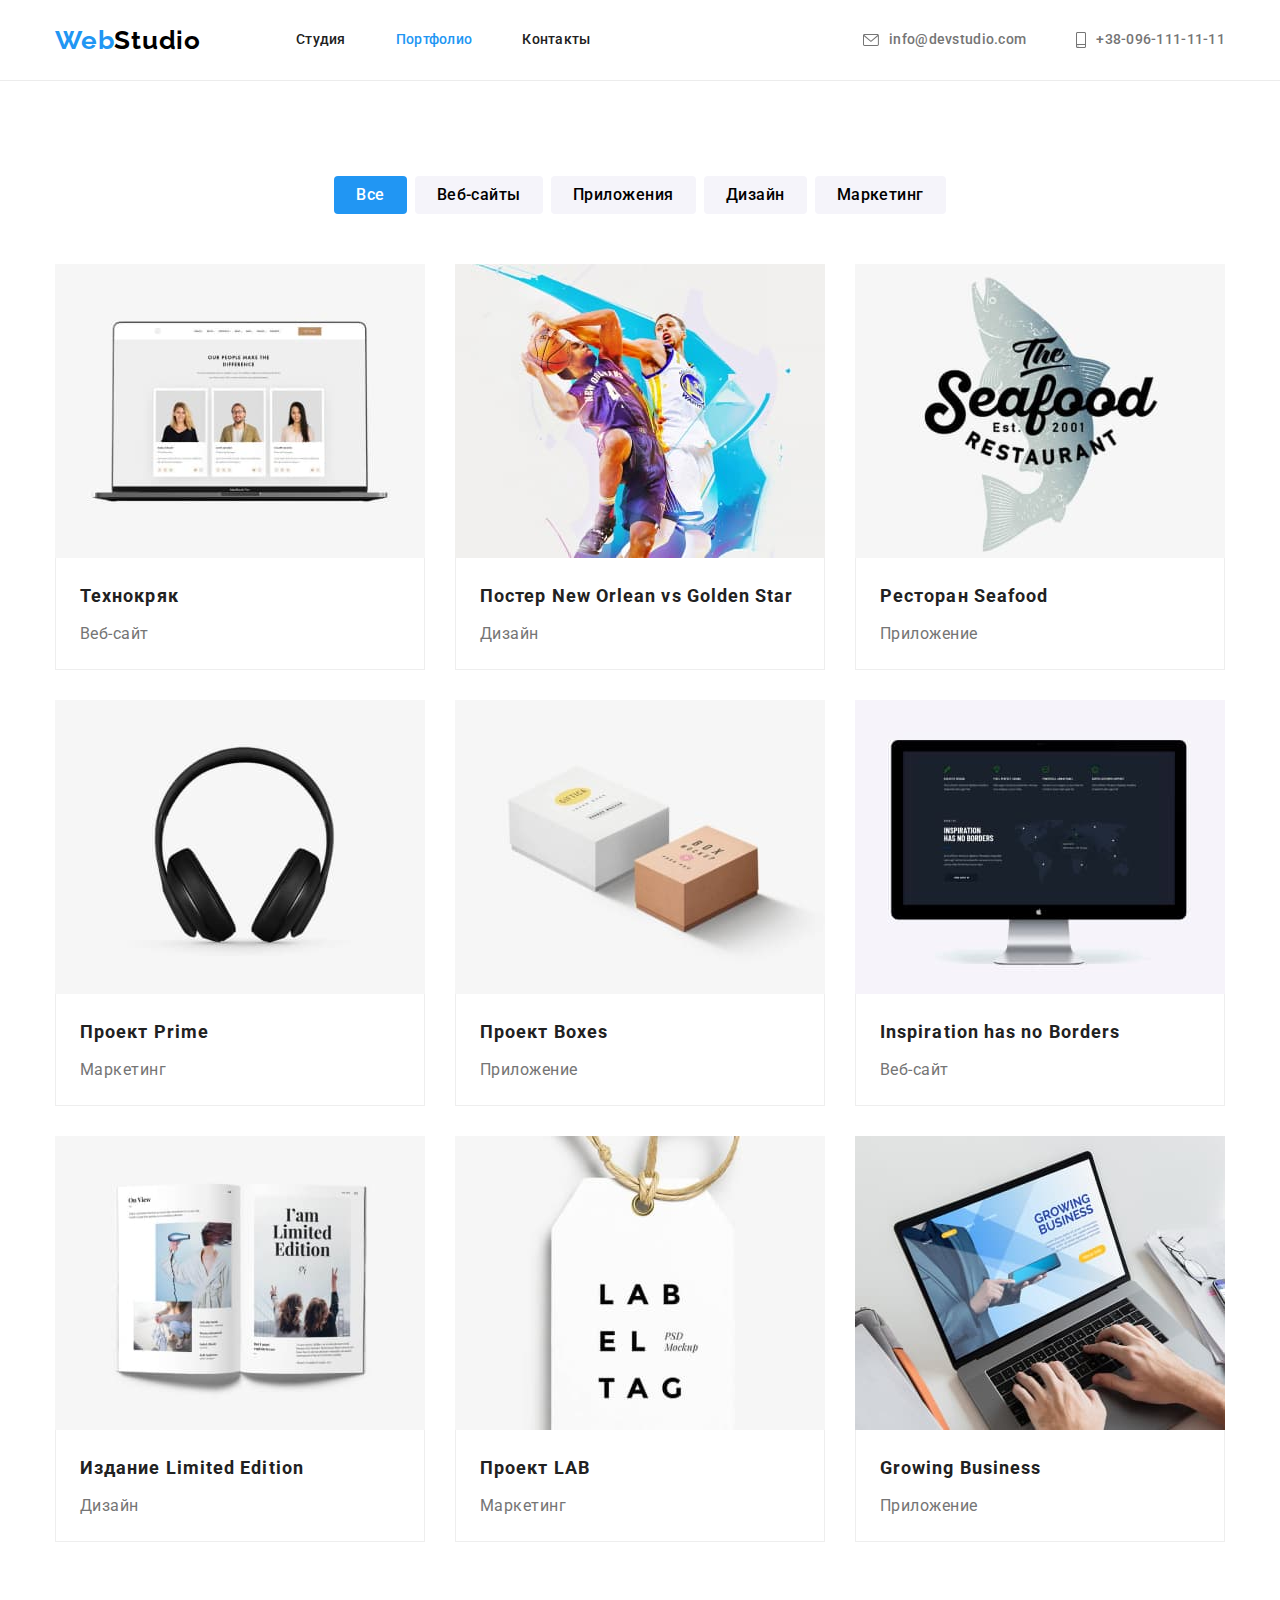
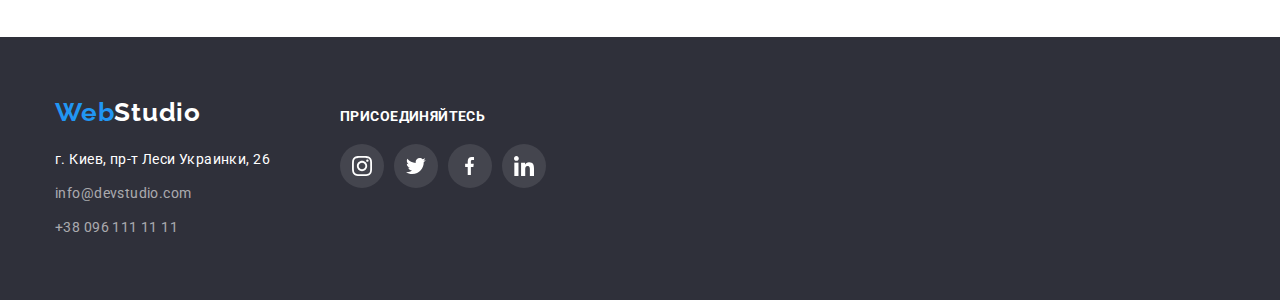
==== portfolio.html @ 81ea701a "previous" ====
<!DOCTYPE html>
<html lang="ru">

<head>
    <meta charset="UTF-8" />
    <meta http-equiv="X-UA-Compatible" content="IE=edge" />
    <meta name="viewport" content="width=device-width, initial-scale-1.0" />

    <link rel="preconnect" href="https://fonts.googleapis.com">
    <link rel="preconnect" href="https://fonts.gstatic.com" crossorigin>
    <link href="https://fonts.googleapis.com/css2?family=Raleway:wght@700&family=Roboto:wght@400;500;700;900&display=swap"
        rel="stylesheet">

    <link rel="stylesheet" href="https://cdnjs.cloudflare.com/ajax/libs/modern-normalize/1.0.0/modern-normalize.min.css" />
    <link rel="stylesheet" href="./css/styles.css" />

    <title>WebStudio</title>
</head>

<body>
    <header class="container-nav">
        <!--Navigation-->
        <div class="container">
            <div class="flex-nav">
                <nav class="navigation">
                    <a class="header-logo link" href="./index.html" title="logo" target="_blank">
                        Web<span class="logo-second">Studio</span>
                    </a>
                    <ul class="header-menu list">
                        <li class="header-menu-item"><a class="header-menu-text link" href="./index.html">
                                Студия
                            </a></li>
                        <li class="header-menu-item"><a class="header-menu-text link current" href="./portfolio.html">
                                Портфолио
                            </a></li>
                        <li class="header-menu-item"><a class="header-menu-text link" href="#">
                                Контакты
                            </a></li>
                    </ul>
                </nav>
                <ul class="header-contacts list">
                    <li class="header-contacts-item">
                        <a class="header-contacts-item link" href="mailto:info@devstudio.com">
                            <svg class="header-contacts-item-img" height="12" width="16">
                                <use href="./images/icons/symbol-defs.svg#icon-post"></use>
                            </svg>
                            info@devstudio.com</a>
                    </li>
                    <li class="header-contacts-item">
                        <a class="header-contacts-item link" href="tell:+380961111111">
                            <svg class="header-contacts-item-img" height="16" width="10">
                                <use href="./images/icons/symbol-defs.svg#icon-smartphone"></use>
                            </svg>
                            +38-096-111-11-11</a>
                    </li>
                </ul>
            </div>
        </div>
    </header>

    <main>
        <section class="portf">
            <div class="container-portf container">
                <h1 class="visually-hidden">Portfoloi page</h1>

                <ul class="portf-list1 list">
                    <li class="portf-list1-item">
                        <button class="portf-btn port-btn-current" type="button">Все</button>
                    </li>
                    <li class="portf-list1-item">
                        <button class="portf-btn" type="button">Веб-сайты</button>
                    </li>
                    <li class="portf-list1-item">
                        <button class="portf-btn" type="button">Приложения</button>
                    </li>
                    <li class="portf-list1-item">
                        <button class="portf-btn" type="button">Дизайн</button>
                    </li>
                    <li class="portf-list1-item">
                        <button class="portf-btn" type="button">Маркетинг</button>
                    </li>
                </ul>

                <ul class="portf-list2 list">
                    <li class="portf-list-item"> 
                        <a class="portf-list-link link" href="">
                            <img class="portf-list-item-img" src="./images/pr1.jpg" alt="Открытый ноутбук с проектом" width="370" height="294">
                            <div class="portf-list-item-text">
                                <h2 class="portf-list-item-title">Технокряк</h2>
                                <p class="portf-list-item-btn">Веб-сайт</p>
                            </div>
                        </a>
                    </li>
                    <li class="portf-list-item">
                        <a class="portf-list-link link" href="">
                            <img class="portf-list-item-img" src="./images/pr2.jpg" alt="Два баскетболиста в моменте игры" width="370" height="294">
                            <div class="portf-list-item-text">
                                <h2 class="portf-list-item-title">Постер <span lang="en">New Orlean vs Golden Star</span></h2>
                                <p class="portf-list-item-btn">Дизайн</p>
                            </div>
                        </a>
                    </li>
                    <li class="portf-list-item">
                        <a class="portf-list-link link" href="">
                            <img class="portf-list-item-img" src="./images/pr3.jpg" alt="Логотип ресторана" width="370" height="294">
                            <div class="portf-list-item-text">
                                <h2 class="portf-list-item-title">Ресторан <span lang="en">Seafood</span></h2>
                                <p class="portf-list-item-btn">Приложение</p>
                            </div>
                        </a>
                    </li>
                    <li class="portf-list-item">
                        <a class="portf-list-link link" href="">
                            <img class="portf-list-item-img" src="./images/pr4.jpg" alt="Большие черные наушники" width="370" height="294">
                            <div class="portf-list-item-text">
                                <h2 class="portf-list-item-title">Проект <span lang="en">Prime</span></h2>
                                <p class="portf-list-item-btn">Маркетинг</p>
                            </div>
                        </a>
                    </li>
                    <li class="portf-list-item">
                        <a class="portf-list-link link" href="">
                            <img class="portf-list-item-img" src="./images/pr5.jpg" alt="Две коробки. Одна белая, другая коричневая" width="370" height="294">
                            <div class="portf-list-item-text">
                                <h2 class="portf-list-item-title">Проект <span lang="en">Boxes</span></h2>
                                <p class="portf-list-item-btn">Приложение</p>
                            </div>
                        </a>
                    </li>
                    <li class="portf-list-item">
                        <a class="portf-list-link link" href="">
                            <img class="portf-list-item-img" src="./images/pr6.jpg" alt="Включенный монитор комп'ютера" width="370" height="294">
                            <div class="portf-list-item-text">
                                <h2 class="portf-list-item-title" lang="en">Inspiration has no Borders</h2>
                                <p class="portf-list-item-btn">Веб-сайт</p>
                            </div>
                        </a>
                    </li>
                    <li class="portf-list-item">
                        <a class="portf-list-link link" href="">
                            <img class="portf-list-item-img" src="./images/pr7.jpg" alt="Раскрытый журнал с логотипом фирмы" width="370" height="294">
                            <div class="portf-list-item-text">
                                <h2 class="portf-list-item-title">Издание <span lang="en">Limited Edition</span></h2>
                                <p class="portf-list-item-btn">Дизайн</p>
                            </div>
                        </a>
                    </li>
                    <li class="portf-list-item">
                        <a class="portf-list-link link" href="">
                            <img class="portf-list-item-img" src="./images/pr8.jpg" alt="Белый лейбл с лго фирмы" width="370" height="294">
                            <div class="portf-list-item-text">
                                <h2 class="portf-list-item-title">Проект <span lang="en">LAB</span></h2>
                                <p class="portf-list-item-btn">Маркетинг</p>
                            </div>
                        </a>
                    </li>
                    <li class="portf-list-item">
                        <a class="portf-list-link link" href="">
                            <img class="portf-list-item-img" src="./images/pr9.jpg" alt="Открытый ноутбук, за которым работает человек" width="370" height="294">
                            <div class="portf-list-item-text">
                                <h2 class="portf-list-item-title" lang="en">Growing Business</h2>
                                <p class="portf-list-item-btn">Приложение</p>
                            </div>
                        </a>
                    </li>
                </ul>
            </div>
        </section>
    </main>

    <footer class="footer">
        <div class="container-footer container">
            <div class="footer-main">
                <a class="footer-logo link" href="index.html" title="logo" target="_blank">Web<span
                        class="logo-second-footer link">Studio</span> </a>
                <address class="footer-list">
                    <p class="footer-address">г. Киев, пр-т Леси Украинки, 26</p>
                    <ul class="footer-contacts list">
                        <li class="footer-contacts-item"><a class="footer-contacts-item-text link"
                                href="mailto:info@devstudio.com">info@devstudio.com</a></li>
                        <li class="footer-contacts-item"><a class="footer-contacts-item-text link"
                                href="tell:+380961111111">+38 096 111 11 11</a></li>
                    </ul>
                </address>
            </div>
            <div class="footer-social">
                <p class="footer-social-title">присоединяйтесь</p>
                <ul class="footer-soc-list list">
                    <li class="footer-soc-item">
                        <a class="footer-soc-link link" href="#">
                            <svg class="footer-soc-icon" width="20" height="20">
                                <use href="./images/icons/symbol-defs.svg#icon-instagram"></use>
                            </svg>
                        </a>
                    </li>
                    <li class="footer-soc-item">
                        <a class="footer-soc-link link" href="#">
                            <svg class="footer-soc-icon" width="20" height="20">
                                            <use href=" ./images/icons/symbol-defs.svg#icon-twitter"></use>
                            </svg>
                        </a>
                    </li>
                    <li class="footer-soc-item">
                        <a class="footer-soc-link link" href="">
                            <svg class="footer-soc-icon" width="10" height="20">
                                <use href="./images/icons/symbol-defs.svg#icon-facebook"></use>
                            </svg>
                        </a>
                    </li>
                    <li class="footer-soc-item">
                        <a class="footer-soc-link link" href="">
                            <svg class="footer-soc-icon" width="20" height="20">
                                <use href="./images/icons/symbol-defs.svg#icon-linkedin"></use>
                            </svg>
                        </a>
                    </li>
                </ul>
            </div>
        </div>
    </footer>

</body>
</html>
---- css/styles.css ----
:root {
  --focus-color-blue: #2196F3;
  --color-dark-212121: #212121;
  --color-grey-757575: #757575;
  --color-blak-000000: #000;
  --color-dark-2f303a: #2F303A;
  --color-white-ffffff: #fff;
  --color-light-f5f4fa: #F5F4FA;
  --color-lifgt-rgba: rgba(255, 255, 255, 0.6);

}

body {
  font-family: Roboto, sans-serif;
  font-size: 14px;
  color: var(--color-dark-212121);
  background-color: var(--color-white-ffffff);
}

*,
*::before,
*::after {
  box-sizing: border-box;
}

.link {
  text-decoration: none;
  font-family: inherit;
  display: inline-block;
}

.list {
  list-style: none;
  padding-inline-start: 0;
  margin: 0;
}

.visually-hidden {
  position: absolute;
  white-space: nowrap;
  width: 1px;
  height: 1px;
  overflow: hidden;
  border: 0;
  padding: 0;
  clip: rect(0 0 0 0);
  clip-path: inset(50%);
  margin: -1px;
}

.container {
  width: 1200px;
  padding-left: 15px;
  padding-right: 15px;
  margin: 0 auto;
}

/* ---header---*/

.container-nav {
  border-bottom: 1px solid rgba(236, 236, 236, 1);
}

.flex-nav {
  height: 80px;
  display: flex;
  flex-direction: row;
  justify-content: space-between;
}

.navigation {
  display: flex;
  flex-direction: row;
  justify-content: space-evenly;
  align-items: center;
}

.header-logo {
  font-family: "Raleway", sans-serif;
  font-weight: 700;
  font-size: 26px;
  line-height: 1.19;
  letter-spacing: 0.03em;
  color: var(--focus-color-blue);

  padding: 24px 0;
  margin-right: 95px;
}

.logo-second,
.logo-second-footer {
  font-family: "Raleway", sans-serif;
  font-weight: 700;
  font-size: 26px;
  line-height: 1.19;
  letter-spacing: 0.03em;
  color: var(--color-blak-000000);
}

.header-menu {
  display: flex;
}

.header-menu-item {
  margin-left: 50px;

}

.header-menu-item:first-child {
  margin-left: 0;
}

.header-menu-text {
  font-weight: 500;
  font-size: 14px;
  line-height: 1.14;
  letter-spacing: 0.02em;
  color: var(--color-dark-212121);
  padding: 32px 0;
}

.header-contacts {
  display: flex;
  align-items: center;
}

.header-contacts-item {
  font-weight: 500;
  font-size: 14px;
  line-height: 1.14;
  letter-spacing: 0.02em;
  color: var(--color-grey-757575);
  padding: 32px 0;;

  flex-direction: row;
  justify-content: end;
  margin-right: 50px;
  /* padding-bottom: 0; */
}

.header-contacts-item:last-child {
  margin-right: 0;
  display: flex;
  flex-direction: row;
  align-items: center;
}

.current {
  color: var(--focus-color-blue);
}

.header-contacts-item:hover,
.header-contacts-item:focus,
.header-menu-text:hover,
.header-menu-text:focus {
  color: var(--focus-color-blue);
}

.header-contacts-item-img{
  /* display: inline-block; */
  fill: currentColor;
  margin-right: 10px;
}


/* ---first section---*/
.first-section {
  width: 1600px;
  background-color: var(--color-dark-2f303a);
  background-image: linear-gradient(
    rgba(47, 48, 58, 0.4), 
    rgba(47, 48, 58, 0.4)),
    url('../images/background.jpg');
  background-repeat: no-repeat;
  background-position: center;
  background-size: cover; 
  padding: 200px 0; 
  margin: 0 auto;
  flex-grow: 1; 
}

.main-title {
  font-weight: 900;
  font-size: 44px;
  line-height: 1.36;
  text-align: center;
  letter-spacing: 0.06em;
  text-transform: uppercase;
  color: var(--color-white-ffffff);
  width: 700px;

  margin: 0 auto;
  margin-bottom: 30px;
}

.button-wrapper {
  display: flex;
  justify-content: center;
}

.btn {
  background-color: var(--focus-color-blue);
  color: var(--color-white-ffffff);
  font-family: Roboto;
  font-weight: 700;
  font-size: 16px;
  line-height: 1.88;
  align-items: center;
  text-align: center;
  letter-spacing: 0.06em;
  cursor: pointer;
  min-width: 200px;
  border: transparent;
  border-radius: 4px;

  padding: 10px 32px;
}

/* ---second section---*/

.peculiarities {
  padding-top: 95px;
  padding-bottom: 95px;

}

/*.container-peculiarities {

}*/

.peculiarities-list {
  margin: 0;
  padding: 0;
  display: flex;
}

.peculiarities-item {
  width: 270px;
  margin-right: 30px;
}

.peculiarities-item:last-child {
  margin-right: 0;
}

.peculiarities-item-fon{
  width: 270px;
  height: 120px;
  background: #F5F4FA;
  border-radius: 4px;
  margin-bottom: 30px;
  display: flex;
  justify-content: center;
  align-items: center;
}

.peculiarities-item-img{
  fill: var(--color-dark-212121);
}

.peculiarities-item-title {
  font-weight: 700;
  font-size: 14px;
  line-height: 1.14;
  letter-spacing: 0.03em;
  text-transform: uppercase;
  margin-bottom: 10px;
  margin-top: 0;
}

.peculiarities-item-text {
  font-size: 14px;
  line-height: 1.71;
  letter-spacing: 0.03em;
  color: var(--color-grey-757575);
  margin: 0;
}

/* ---third section---*/

.activity {
  padding-top: 95px;
  padding-bottom: 95px;
  padding-top: 0;
}

/*.container-activity{

}*/

.activity-title {
  font-weight: 700;
  font-size: 36px;
  line-height: 42px;
  text-align: center;
  letter-spacing: 0.03em;

  margin-top: 0;
  margin-bottom: 50px;
}

.activity-list {
  margin: 0;
  padding: 0;
  display: flex;
}

.activity-item {
  width: 370px;
  margin-right: 30px;
}

.activity-item:last-child {
  margin-right: 0;
}

.activity-item-img {
  display: block;
  max-width: 100%;
  height: auto;
}

/* ---forth section---*/

.team {
  background-color: var(--color-light-f5f4fa);
  padding-top: 95px;
  padding-bottom: 95px;
}

/* .container-team{
  
} */

.team-title {
  font-weight: 700;
  font-size: 36px;
  line-height: 1.17;
  text-align: center;
  letter-spacing: 0.03em;

  margin: 0 auto;
  margin-bottom: 50px;
}

.team-list {
  padding-inline-start: 0;
  display: flex;
}

.team-item {
  background-color: var(--color-white-ffffff);
  box-shadow: 0px 1px 3px rgba(0, 0, 0, 0.12),
    0px 1px 1px rgba(0, 0, 0, 0.14),
    0px 2px 1px rgba(0, 0, 0, 0.2);
  
  flex-basis: calc((100%-3*30px)/4);
  margin-right: 30px;
  /* padding-bottom: 30px; */
}

.team-item:last-child {
  margin-right: 0;
}

.team-item-img {
  display: block;
  max-width: 100%;
  height: auto;
} 

.team-item-text{
  display: block;
  padding: 30px 0;
  border-radius: 0px 0px 4px 4px;
}

.team-item-name {
  font-weight: 500;
  font-size: 16px;
  line-height: 19px;
  /* identical to box height */
  text-align: center;
  letter-spacing: 0.03em;

  margin: 0 0 10px 0;
}

.team-item-job {
  font-size: 16px;
  line-height: 19px;
  /* identical to box height */
  text-align: center;
  letter-spacing: 0.03em;
  color: var(--color-grey-757575);

  /*padding: 0 0 30px 0;*/
  margin: 0 0 16px 0;
}

.team-item-soc-list{
  display: flex;
  justify-content: center;
}

/* .team-item-soc-item{

} */

.team-item-soc-item + .team-item-soc-item{
  margin-left: 10px;
}

.team-item-soc-link {
  width: 44px;
  height: 44px;
  border-radius: 50%;
  display: flex;
  justify-content: center;
  align-items: center;
  color: #AFB1B8;
}

.team-item-soc-icon{
  fill: currentColor;
}

.team-item-soc-link:hover,
.team-item-soc-link:focus{
  background-color: var(--focus-color-blue);
  color: var(--color-white-ffffff);
}

/* ---clients--- */

.clients{
  padding: 94px 0;
}

.container-clients{

}

.clients-list{
  display: flex;
  justify-content: space-between;
  
}

.clients-list-item{
  display: inline-block;
  
  border: 1px solid #AFB1B8;
  border-radius: 4px;
  color: #AFB1B8;
}

.clients-list-item + .clients-list-item{
  margin-left: 50px;  
}

.clients-list-div{
  width: 170px;
  height: 92px;
  display: flex; 
  justify-content: center;
  /* display: inline-flex; */
  align-items: center;
  color: currentColor
}

.clients-list-img{
  fill: currentColor;
}

.clients-list-item:hover,
.clients-list-item:focus,
.clients-list-div:hover,
.clients-list-div:focus{
  color: var(--focus-color-blue);
  border: 1px solid var(--focus-color-blue);
}

/* ---footer section---*/

.footer {
  background-color: #2F303A;
  padding-top: 60px;
  padding-bottom: 60px;
}

.container-footer{
  display: flex;
  align-items: baseline;
  /* justify-self: flex-start; */
}

.footer-main{
  margin-right: 70px;
}

.footer-logo {
  font-family: "Raleway", sans-serif;
  font-weight: 700;
  font-size: 26px;
  line-height: 1.19;
  letter-spacing: 0.03em;
  color: var(--focus-color-blue);
}

.logo-second-footer {
  color: var(--color-white-ffffff);
}

.footer-list {
  font-style: normal;
  margin-top: 20px;
}

.footer-address {
  font-size: 14px;
  line-height: 1.71;
  letter-spacing: 0.03em;
  color: var(--color-white-ffffff);
  margin-top: 0;
  margin-bottom: 10px;
}

.footer-contacts {
  margin: 0;
  padding: 0;
}

.footer-contacts-item:not(:last-child) {
  margin-bottom: 10px;
}

.footer-contacts-item-text {
  display: inline-block;
  font-size: 14px;
  line-height: 1.71;
  letter-spacing: 0.03em;
  color: var(--color-lifgt-rgba);
}

.footer-contacts-item-text:hover,
.footer-contacts-item-text:focus {
  color: var(--focus-color-blue);
}

.footer-social-title{
  font-weight: 700;
  font-size: 14px;
  line-height: 16px;
  letter-spacing: 0.03em;
  text-transform: uppercase;
  color: #FFFFFF;
  margin: 0 0 20px 0;
}

.footer-soc-list{
  display: flex;
}

/* .footer-soc-item{

} */

.footer-soc-item + .footer-soc-item{
  padding: 0;
  margin: 0 0 0 10px;
}

.footer-soc-link{
  width: 44px;
  height: 44px;
  background: rgba(255, 255, 255, 0.1);
  border-radius: 50%;
  display: flex;
  justify-content: center;
  align-items: center;
}

.footer-soc-link:hover,
.footer-soc-link:focus{
  background-color: var(--focus-color-blue);
}

.footer-soc-icon{
  fill: #ffffff;
}

/* ---portfolio section---*/

.portf {
  padding-top: 95px;
  padding-bottom: 95px;
}

/*.container-portf{

}*/

.portf-list1 {
  margin-top: 0;
  margin-bottom: 50px;
  display: flex;
  justify-content: center;
}

.portf-list1-item {
  margin-right: 8px;
}

.portf-list1-item:last-child {
  margin-right: 0;
}

.portf-btn {
  font-family: inherit;
  font-weight: 500;
  font-size: 16px;
  line-height: 26px;
  /* identical to box height, or 162% */
  text-align: center;
  letter-spacing: 0.03em;
  background: var(--color-light-f5f4fa);
  border: 0;
  border-radius: 4px;
  border-color: transparent;
  cursor: pointer;
  padding: 6px 22px;
}

.portf-btn:focus,
.portf-btn:hover {
  color: var(--color-white-ffffff);
  background: var(--focus-color-blue);
  box-shadow: 0px 3px 1px rgba(0, 0, 0, 0.1),
  0px 1px 2px rgba(0, 0, 0, 0.08),
  0px 2px 2px rgba(0, 0, 0, 0.12);
}

.port-btn-current{
  color: var(--color-white-ffffff);
  background-color: var(--focus-color-blue);
}

.portf-list2 {
  display: flex;
  flex-wrap: wrap;
  margin: -15px;
}

.portf-list-item {
  width: 370px;
  margin: 15px;
  flex-basis: calc((100% - 3 * 30px) / 4);
}

.portf-list-item:focus,
.portf-list-item:hover,
.portf-list-link:hover,
.portf-list-link:focus{
  box-shadow: 0px 1px 1px rgba(0, 0, 0, 0.12),
  0px 4px 4px rgba(0, 0, 0, 0.06),
  1px 4px 6px rgba(0, 0, 0, 0.16);
}

.portf-list-item-img{
  display: block;
} 

.portf-list-item-text {
  padding: 20px 24px;
  border-bottom: rgba(238, 238, 238, 1) solid 1px;
  border-left: rgba(238, 238, 238, 1) solid 1px;
  border-right: rgba(238, 238, 238, 1) solid 1px;
}

.portf-list-item-title {
  font-weight: 700;
  font-size: 18px;
  line-height: 36px;
  /* identical to box height, or 200% */
  letter-spacing: 0.06em;
  color: var(--color-dark-212121);
  margin: 0 0 5px 0;
}

.portf-list-item-btn {
  font-size: 16px;
  line-height: 30px;
  /* identical to box height, or 188% */
  letter-spacing: 0.03em;
  color: var(--color-grey-757575);
  margin: 0;
}
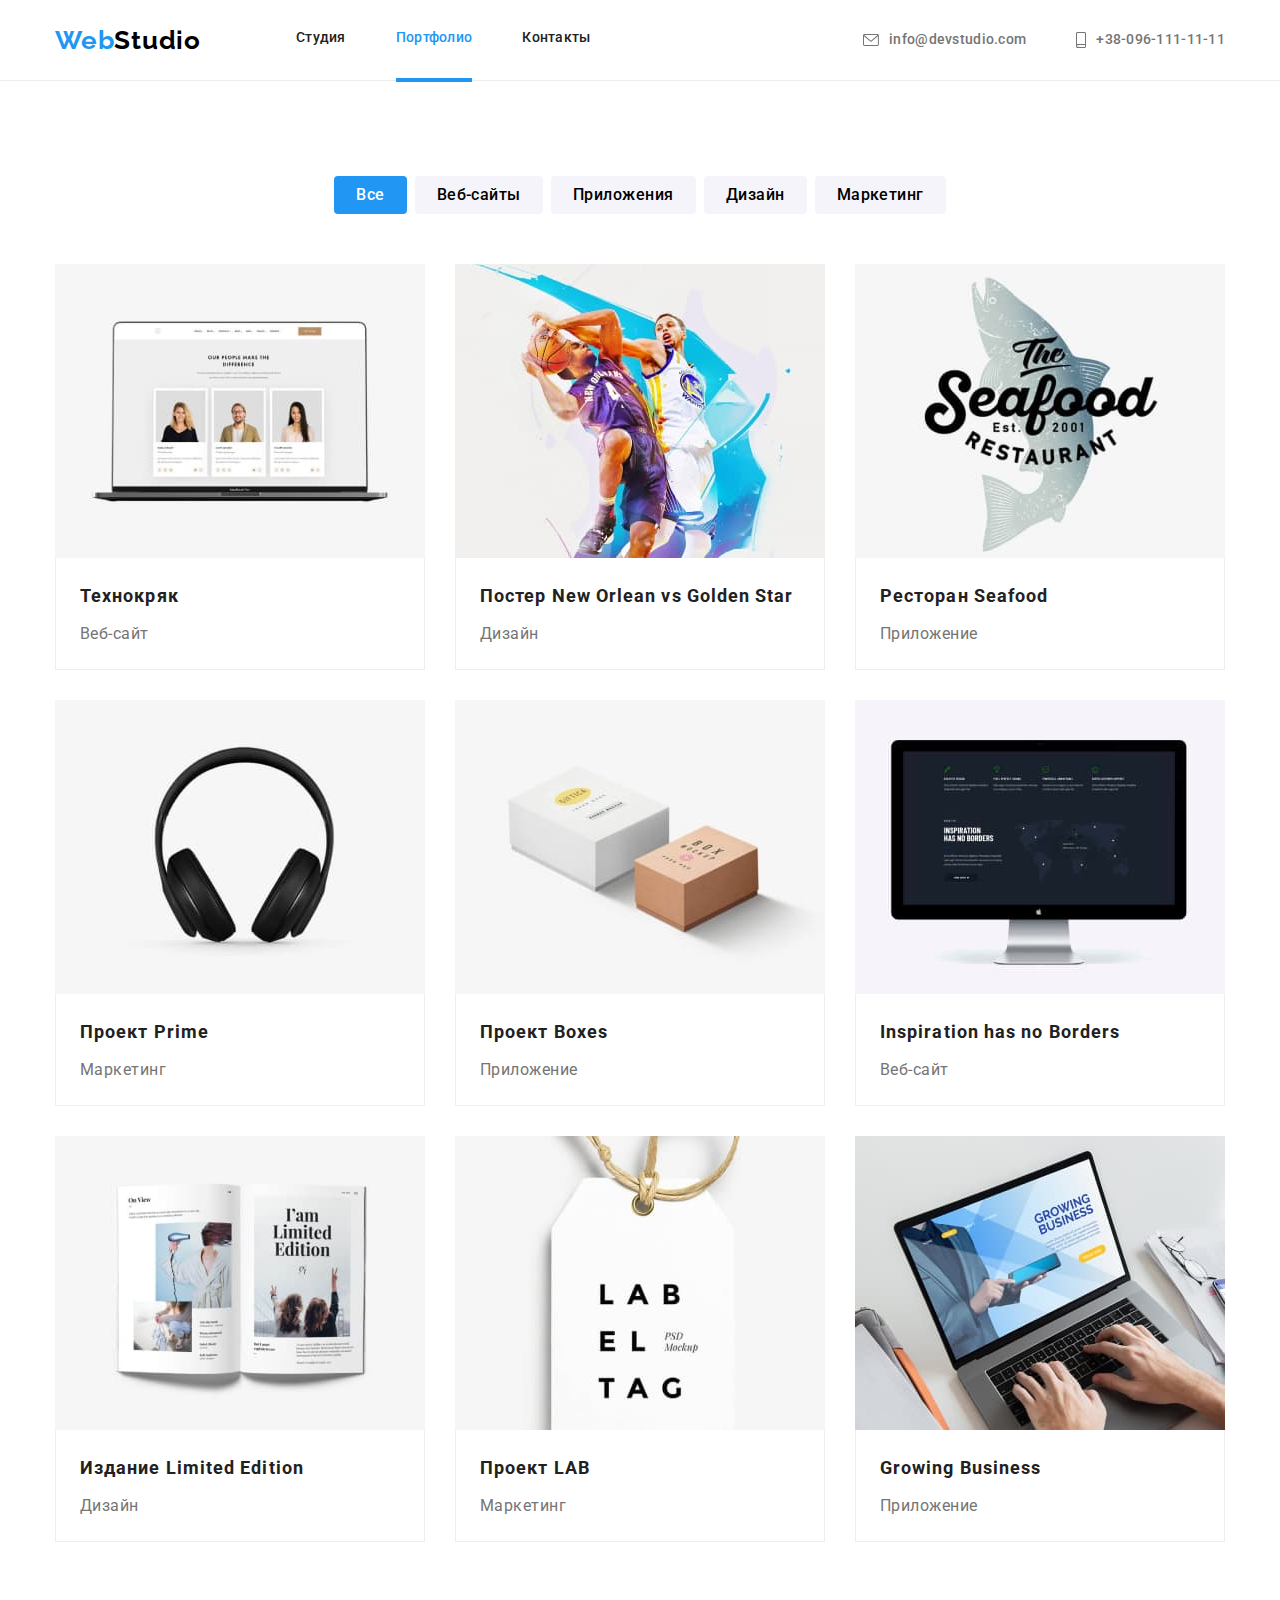
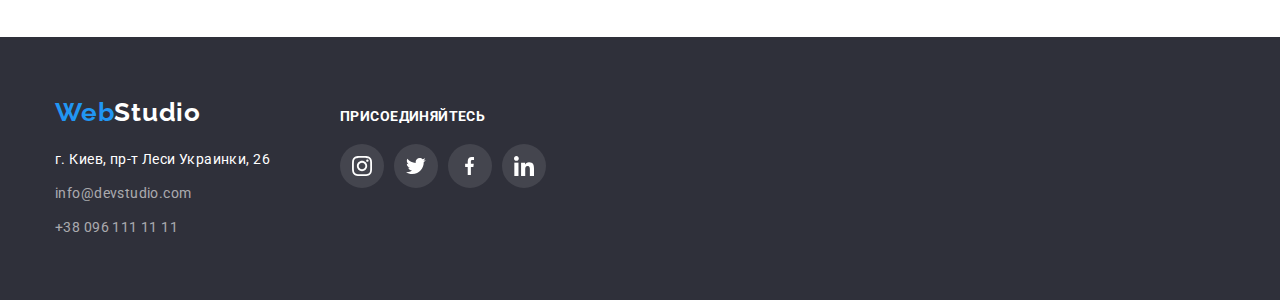
==== commit 86a4c34e: "not correct overlay" ====
--- a/portfolio.html
+++ b/portfolio.html
@@ -30,7 +30,7 @@
                         <li class="header-menu-item"><a class="header-menu-text link" href="./index.html">
                                 Студия
                             </a></li>
-                        <li class="header-menu-item"><a class="header-menu-text link current" href="./portfolio.html">
+                        <li class="header-menu-item"><a class="header-menu-text link current line" href="./portfolio.html">
                                 Портфолио
                             </a></li>
                         <li class="header-menu-item"><a class="header-menu-text link" href="#">
--- a/css/styles.css
+++ b/css/styles.css
@@ -147,6 +147,10 @@
 
 .current {
   color: var(--focus-color-blue);
+}
+
+.line{
+  border-bottom: 4px solid var(--focus-color-blue);
 }
 
 .header-contacts-item:hover,
@@ -306,6 +310,7 @@
 }
 
 .activity-item {
+  position: relative;
   width: 370px;
   margin-right: 30px;
 }
@@ -315,10 +320,59 @@
 }
 
 .activity-item-img {
+  position: relative;
   display: block;
   max-width: 100%;
   height: auto;
 }
+
+/*.activity-item-img:hover,
+.activity-item-img:focus{
+  position: absolute;
+
+
+   transition: ; 
+}*/
+
+.activity-item:hover .activity-overlay,
+.activity-item:focus .activity-overlay{
+  transform: translatex(0);
+}
+
+.activity-overlay {
+  position: absolute;
+  bottom: 0;
+  left: 0;
+  width: 100%;
+  height: 25%;
+  background-color: rgba(47, 48, 58, 0.8);;
+
+  transform: translatex(-100%);
+  transition: transform 250ms ease;
+}
+
+.overlay>p {
+  margin: 0;
+  padding: 0;
+  
+  font-weight: 700;
+  font-size: 14px;
+  line-height: 16px;
+  text-align: center;
+  letter-spacing: 0.03em;
+  text-transform: uppercase;
+  
+  color: #FFFFFF;
+}
+
+.overlay code {
+  display: inline-block;
+  padding: 2px 4px;
+  border-radius: 2px;
+  background-color: #fff;
+  color: #2a2a2a;
+}
+
 
 /* ---forth section---*/
 
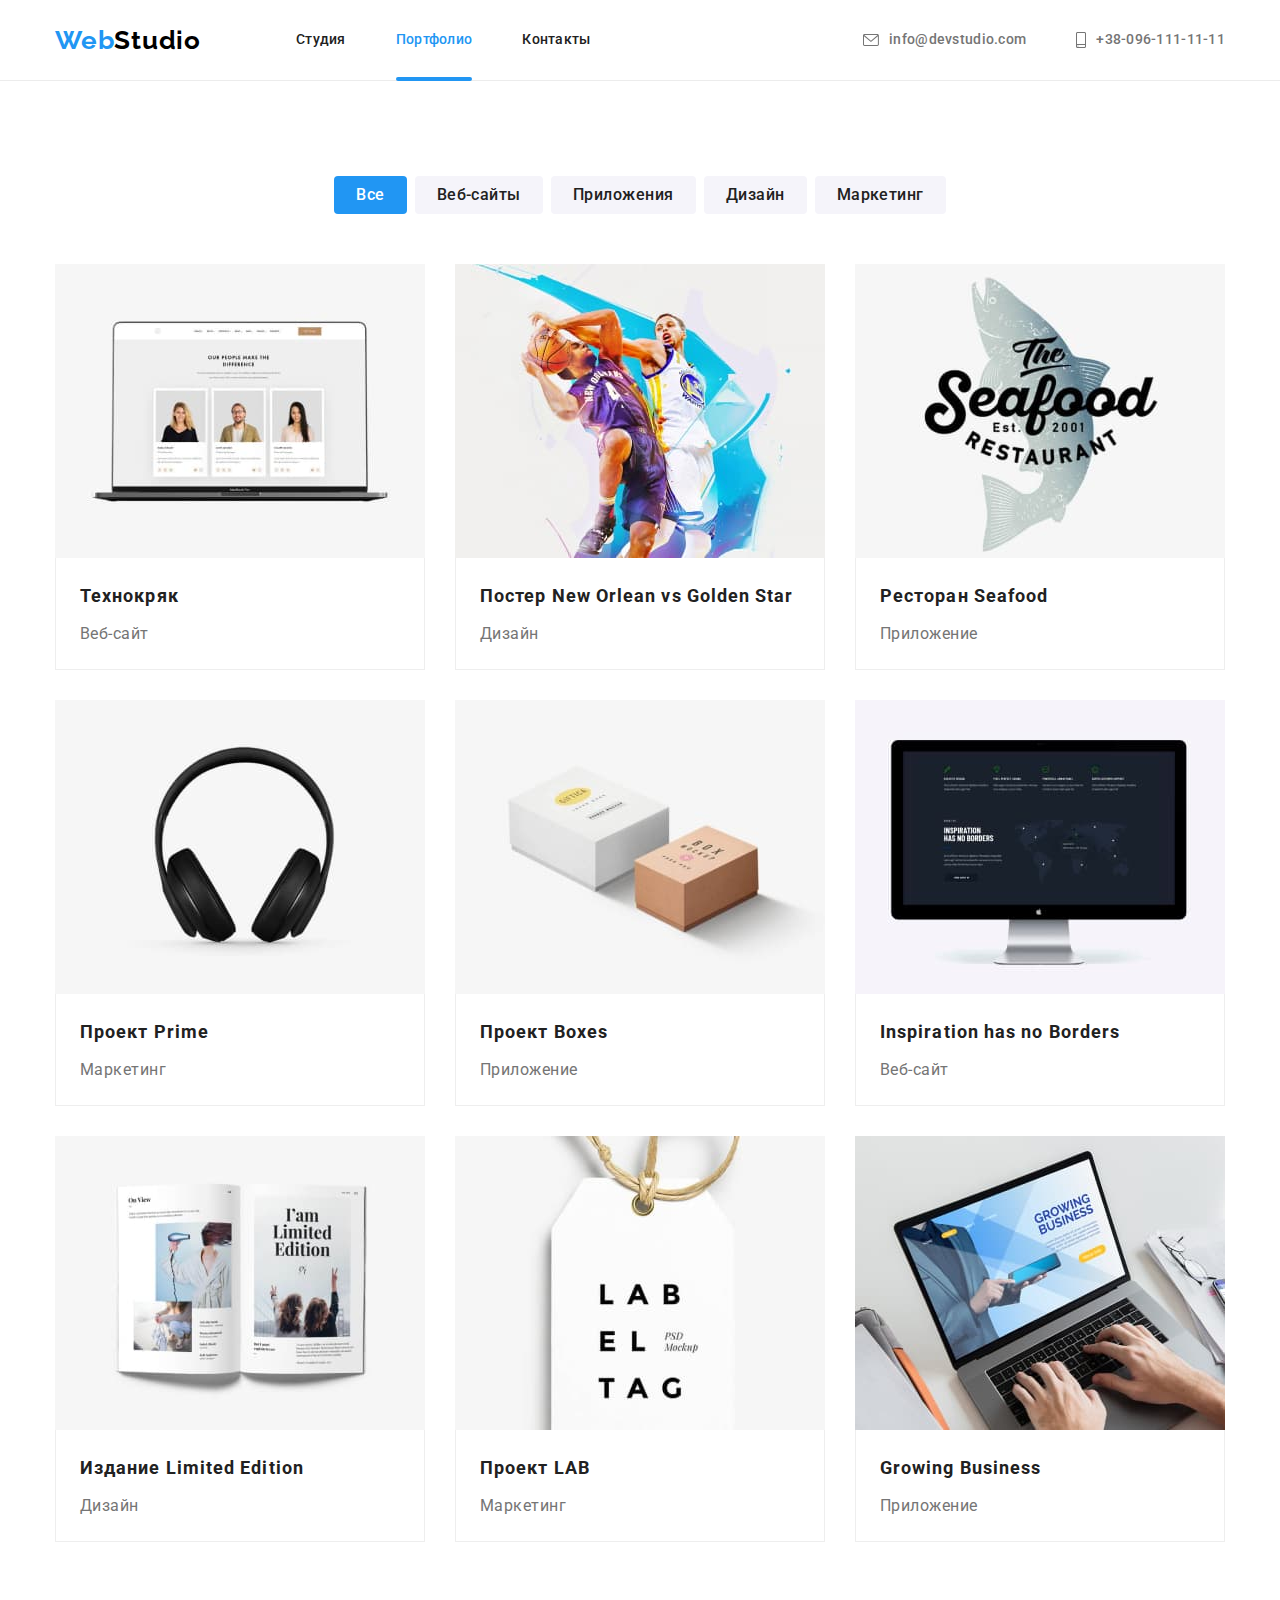
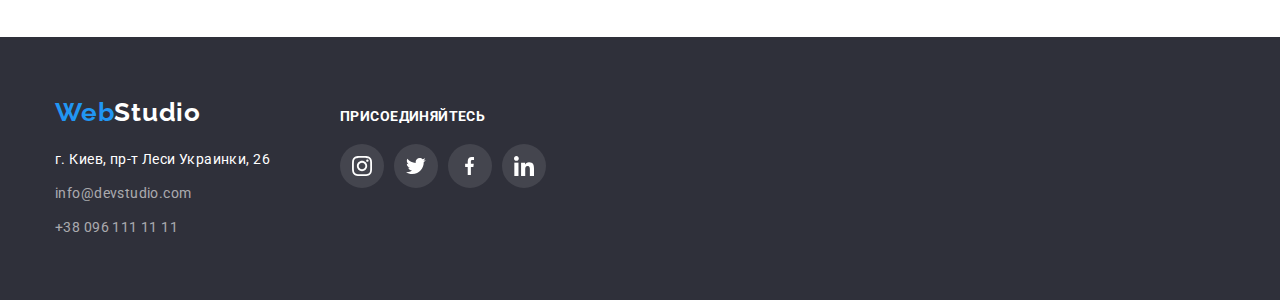
==== commit 7b60ad7e: "transition for focus and hover" ====
--- a/portfolio.html
+++ b/portfolio.html
@@ -30,7 +30,7 @@
                         <li class="header-menu-item"><a class="header-menu-text link" href="./index.html">
                                 Студия
                             </a></li>
-                        <li class="header-menu-item"><a class="header-menu-text link current line" href="./portfolio.html">
+                        <li class="header-menu-item"><a class="header-menu-text link current header-menu-text-line" href="./portfolio.html">
                                 Портфолио
                             </a></li>
                         <li class="header-menu-item"><a class="header-menu-text link" href="#">
@@ -84,7 +84,11 @@
                 <ul class="portf-list2 list">
                     <li class="portf-list-item"> 
                         <a class="portf-list-link link" href="">
-                            <img class="portf-list-item-img" src="./images/pr1.jpg" alt="Открытый ноутбук с проектом" width="370" height="294">
+                            <div class="portf-list-item-imgp">
+                                <img class="portf-list-item-img" src="./images/pr1.jpg" alt="Открытый ноутбук с проектом" width="370" height="294">
+                                <p class="portf-list-item-p">Ресурс предлагает комплексные предложения с разным уровнем функционала и сервисов. Все это позволит посетителю получить
+                                исчерпывающие сведения о компании или частном лице.</p>
+                            </div>
                             <div class="portf-list-item-text">
                                 <h2 class="portf-list-item-title">Технокряк</h2>
                                 <p class="portf-list-item-btn">Веб-сайт</p>
@@ -93,7 +97,11 @@
                     </li>
                     <li class="portf-list-item">
                         <a class="portf-list-link link" href="">
-                            <img class="portf-list-item-img" src="./images/pr2.jpg" alt="Два баскетболиста в моменте игры" width="370" height="294">
+                            <div class="portf-list-item-imgp">
+                                <img class="portf-list-item-img" src="./images/pr2.jpg" alt="Два баскетболиста в моменте игры" width="370" height="294">
+                                <p class="portf-list-item-p">Ресурс предлагает комплексные предложения с разным уровнем функционала и сервисов. Все это позволит посетителю получить
+                                исчерпывающие сведения о компании или частном лице.</p>
+                            </div>
                             <div class="portf-list-item-text">
                                 <h2 class="portf-list-item-title">Постер <span lang="en">New Orlean vs Golden Star</span></h2>
                                 <p class="portf-list-item-btn">Дизайн</p>
@@ -102,7 +110,11 @@
                     </li>
                     <li class="portf-list-item">
                         <a class="portf-list-link link" href="">
-                            <img class="portf-list-item-img" src="./images/pr3.jpg" alt="Логотип ресторана" width="370" height="294">
+                            <div class="portf-list-item-imgp">
+                                <img class="portf-list-item-img" src="./images/pr3.jpg" alt="Логотип ресторана" width="370" height="294">
+                                <p class="portf-list-item-p">Ресурс предлагает комплексные предложения с разным уровнем функционала и сервисов. Все это позволит посетителю получить
+                                исчерпывающие сведения о компании или частном лице.</p>
+                            </div>
                             <div class="portf-list-item-text">
                                 <h2 class="portf-list-item-title">Ресторан <span lang="en">Seafood</span></h2>
                                 <p class="portf-list-item-btn">Приложение</p>
@@ -111,7 +123,11 @@
                     </li>
                     <li class="portf-list-item">
                         <a class="portf-list-link link" href="">
-                            <img class="portf-list-item-img" src="./images/pr4.jpg" alt="Большие черные наушники" width="370" height="294">
+                            <div class="portf-list-item-imgp">
+                                <img class="portf-list-item-img" src="./images/pr4.jpg" alt="Большие черные наушники" width="370" height="294">
+                                <p class="portf-list-item-p">Ресурс предлагает комплексные предложения с разным уровнем функционала и сервисов. Все это позволит посетителю получить
+                                исчерпывающие сведения о компании или частном лице.</p>
+                            </div>
                             <div class="portf-list-item-text">
                                 <h2 class="portf-list-item-title">Проект <span lang="en">Prime</span></h2>
                                 <p class="portf-list-item-btn">Маркетинг</p>
@@ -120,7 +136,11 @@
                     </li>
                     <li class="portf-list-item">
                         <a class="portf-list-link link" href="">
-                            <img class="portf-list-item-img" src="./images/pr5.jpg" alt="Две коробки. Одна белая, другая коричневая" width="370" height="294">
+                            <div class="portf-list-item-imgp">
+                                <img class="portf-list-item-img" src="./images/pr5.jpg" alt="Две коробки. Одна белая, другая коричневая" width="370" height="294">
+                                <p class="portf-list-item-p">Ресурс предлагает комплексные предложения с разным уровнем функционала и сервисов. Все это позволит посетителю получить
+                                исчерпывающие сведения о компании или частном лице.</p>
+                            </div>
                             <div class="portf-list-item-text">
                                 <h2 class="portf-list-item-title">Проект <span lang="en">Boxes</span></h2>
                                 <p class="portf-list-item-btn">Приложение</p>
@@ -129,7 +149,11 @@
                     </li>
                     <li class="portf-list-item">
                         <a class="portf-list-link link" href="">
-                            <img class="portf-list-item-img" src="./images/pr6.jpg" alt="Включенный монитор комп'ютера" width="370" height="294">
+                            <div class="portf-list-item-imgp">
+                                <img class="portf-list-item-img" src="./images/pr6.jpg" alt="Включенный монитор комп'ютера" width="370" height="294">
+                                <p class="portf-list-item-p">Ресурс предлагает комплексные предложения с разным уровнем функционала и сервисов. Все это позволит посетителю получить
+                                исчерпывающие сведения о компании или частном лице.</p>
+                            </div>
                             <div class="portf-list-item-text">
                                 <h2 class="portf-list-item-title" lang="en">Inspiration has no Borders</h2>
                                 <p class="portf-list-item-btn">Веб-сайт</p>
@@ -138,7 +162,11 @@
                     </li>
                     <li class="portf-list-item">
                         <a class="portf-list-link link" href="">
-                            <img class="portf-list-item-img" src="./images/pr7.jpg" alt="Раскрытый журнал с логотипом фирмы" width="370" height="294">
+                            <div class="portf-list-item-imgp">
+                                <img class="portf-list-item-img" src="./images/pr7.jpg" alt="Раскрытый журнал с логотипом фирмы" width="370" height="294">
+                                <p class="portf-list-item-p">Ресурс предлагает комплексные предложения с разным уровнем функционала и сервисов. Все это позволит посетителю получить
+                                исчерпывающие сведения о компании или частном лице.</p>
+                            </div>
                             <div class="portf-list-item-text">
                                 <h2 class="portf-list-item-title">Издание <span lang="en">Limited Edition</span></h2>
                                 <p class="portf-list-item-btn">Дизайн</p>
@@ -147,7 +175,11 @@
                     </li>
                     <li class="portf-list-item">
                         <a class="portf-list-link link" href="">
-                            <img class="portf-list-item-img" src="./images/pr8.jpg" alt="Белый лейбл с лго фирмы" width="370" height="294">
+                            <div class="portf-list-item-imgp">
+                                <img class="portf-list-item-img" src="./images/pr8.jpg" alt="Белый лейбл с лго фирмы" width="370" height="294">
+                                <p class="portf-list-item-p">Ресурс предлагает комплексные предложения с разным уровнем функционала и сервисов. Все это позволит посетителю получить
+                                исчерпывающие сведения о компании или частном лице.</p>
+                            </div>
                             <div class="portf-list-item-text">
                                 <h2 class="portf-list-item-title">Проект <span lang="en">LAB</span></h2>
                                 <p class="portf-list-item-btn">Маркетинг</p>
@@ -156,7 +188,11 @@
                     </li>
                     <li class="portf-list-item">
                         <a class="portf-list-link link" href="">
+                            <div class="portf-list-item-imgp">
                             <img class="portf-list-item-img" src="./images/pr9.jpg" alt="Открытый ноутбук, за которым работает человек" width="370" height="294">
+                            <p class="portf-list-item-p">Ресурс предлагает комплексные предложения с разным уровнем функционала и сервисов. Все это позволит посетителю получить
+                            исчерпывающие сведения о компании или частном лице.</p>
+                            </div>
                             <div class="portf-list-item-text">
                                 <h2 class="portf-list-item-title" lang="en">Growing Business</h2>
                                 <p class="portf-list-item-btn">Приложение</p>
--- a/css/styles.css
+++ b/css/styles.css
@@ -1,5 +1,5 @@
 :root {
-  --focus-color-blue: #2196F3;
+  --focus-color-blue: #2196f3;
   --color-dark-212121: #212121;
   --color-grey-757575: #757575;
   --color-blak-000000: #000;
@@ -111,13 +111,41 @@
 }
 
 .header-menu-text {
+  position: relative;
   font-weight: 500;
   font-size: 14px;
   line-height: 1.14;
   letter-spacing: 0.02em;
   color: var(--color-dark-212121);
   padding: 32px 0;
-}
+  /* visibility: hidden; */
+
+  transition: color 250ms cubic-bezier(0.4, 0, 0.2, 1);
+}
+
+.current::after{
+  content: ' ';
+
+  position: absolute;
+  bottom: -1px;
+  left: 0;
+  
+  display: block;
+  width: 100%;
+  height: 4px;
+  border-radius: 2px;
+  background-color: var(--focus-color-blue); 
+
+  transform: scaleX(1);
+  /* transform: scaleX(0); */
+  transform-origin: bottom left;
+
+  /*transition: transform 250ms linear;*/
+}
+
+/* .header-menu-text:hover::after{
+  transform: scaleX(1);
+} */
 
 .header-contacts {
   display: flex;
@@ -136,6 +164,8 @@
   justify-content: end;
   margin-right: 50px;
   /* padding-bottom: 0; */
+
+  transition: color 250ms cubic-bezier(0.4, 0, 0.2, 1);
 }
 
 .header-contacts-item:last-child {
@@ -147,10 +177,6 @@
 
 .current {
   color: var(--focus-color-blue);
-}
-
-.line{
-  border-bottom: 4px solid var(--focus-color-blue);
 }
 
 .header-contacts-item:hover,
@@ -472,7 +498,12 @@
   display: flex;
   justify-content: center;
   align-items: center;
+
   color: #AFB1B8;
+  background-color: inherit;
+
+  transition: background-color 250ms cubic-bezier(0.4, 0, 0.2, 1),
+    color 250ms cubic-bezier(0.4, 0, 0.2, 1);
 }
 
 .team-item-soc-icon{
@@ -507,6 +538,9 @@
   border: 1px solid #AFB1B8;
   border-radius: 4px;
   color: #AFB1B8;
+
+  transition: border 250ms cubic-bezier(0.4, 0, 0.2, 1),
+  color 250ms cubic-bezier(0.4, 0, 0.2, 1);
 }
 
 .clients-list-item + .clients-list-item{
@@ -595,6 +629,8 @@
   line-height: 1.71;
   letter-spacing: 0.03em;
   color: var(--color-lifgt-rgba);
+
+  transition: color 250ms cubic-bezier(0.4, 0, 0.2, 1);
 }
 
 .footer-contacts-item-text:hover,
@@ -628,11 +664,13 @@
 .footer-soc-link{
   width: 44px;
   height: 44px;
-  background: rgba(255, 255, 255, 0.1);
+  background-color: rgba(255, 255, 255, 0.1);
   border-radius: 50%;
   display: flex;
   justify-content: center;
   align-items: center;
+ 
+  transition: background-color 250ms cubic-bezier(0.4, 0, 0.2, 1);
 }
 
 .footer-soc-link:hover,
@@ -678,21 +716,31 @@
   /* identical to box height, or 162% */
   text-align: center;
   letter-spacing: 0.03em;
-  background: var(--color-light-f5f4fa);
+  
   border: 0;
   border-radius: 4px;
   border-color: transparent;
   cursor: pointer;
   padding: 6px 22px;
+
+  color: inherit;
+  background-color: var(--color-light-f5f4fa);
+  box-shadow: 0 0 0 #FFF,
+  0 0 0 #FFF,
+  0 0 0 #FFF;
+
+  transition: box-shadow 250ms cubic-bezier(0.4, 0, 0.2, 1),
+              color 250ms cubic-bezier(0.4, 0, 0.2, 1),
+              background-color 250ms cubic-bezier(0.4, 0, 0.2, 1);
 }
 
 .portf-btn:focus,
 .portf-btn:hover {
   color: var(--color-white-ffffff);
-  background: var(--focus-color-blue);
+  background-color: var(--focus-color-blue);
   box-shadow: 0px 3px 1px rgba(0, 0, 0, 0.1),
-  0px 1px 2px rgba(0, 0, 0, 0.08),
-  0px 2px 2px rgba(0, 0, 0, 0.12);
+              0px 1px 2px rgba(0, 0, 0, 0.08),
+              0px 2px 2px rgba(0, 0, 0, 0.12);
 }
 
 .port-btn-current{
@@ -710,15 +758,64 @@
   width: 370px;
   margin: 15px;
   flex-basis: calc((100% - 3 * 30px) / 4);
+  box-shadow: 0 0 0 #FFF,
+  0 0 0 #FFF,
+  0 0 0 #FFF;
+  transition: box-shadow 250ms cubic-bezier(0.4, 0, 0.2, 1);
 }
 
 .portf-list-item:focus,
 .portf-list-item:hover,
-.portf-list-link:hover,
+.portf-list-link:hover, /*where? add box-shadow: 0 0 0 #FFF, 0 0 0 #FFF, 0 0 0 #FFF; transition: box-shadow 250ms cubic-bezier(0.4, 0, 0.2, 1);*/
 .portf-list-link:focus{
   box-shadow: 0px 1px 1px rgba(0, 0, 0, 0.12),
   0px 4px 4px rgba(0, 0, 0, 0.06),
   1px 4px 6px rgba(0, 0, 0, 0.16);
+}
+
+ .portf-list-item-imgp{
+  position: relative;
+  overflow: hidden;
+} 
+
+.portf-list-item-imgp::before {
+  display: inline-block;
+  content: "";
+  width: 100%;
+  height: 100%;
+
+  position: absolute;
+  top: 0;
+  left: 0;
+  background-color: rgba(33, 150, 243, 0.9);
+
+  transform: translatey(294px);
+  transition: transform 250ms cubic-bezier(0.4, 0, 0.2, 1);
+}
+
+.portf-list-item-p{
+  position: absolute;
+  top: 63px;
+  left: 24px;
+  width: 322px;
+
+  margin: 0;
+  font-weight: 400;
+  font-size: 18px;
+  line-height: 1.56;
+  letter-spacing: 0.03em;
+  color: #FFFFFF;
+
+  transform: translatey(294px);
+  transition: transform 250ms cubic-bezier(0.4, 0, 0.2, 1);
+}
+
+.portf-list-item:hover .portf-list-item-imgp::before {
+  transform: translatey(0px);
+}
+
+.portf-list-item:hover .portf-list-item-p{
+  transform: translatey(0px);
 }
 
 .portf-list-item-img{
@@ -749,4 +846,5 @@
   letter-spacing: 0.03em;
   color: var(--color-grey-757575);
   margin: 0;
-}+}
+
